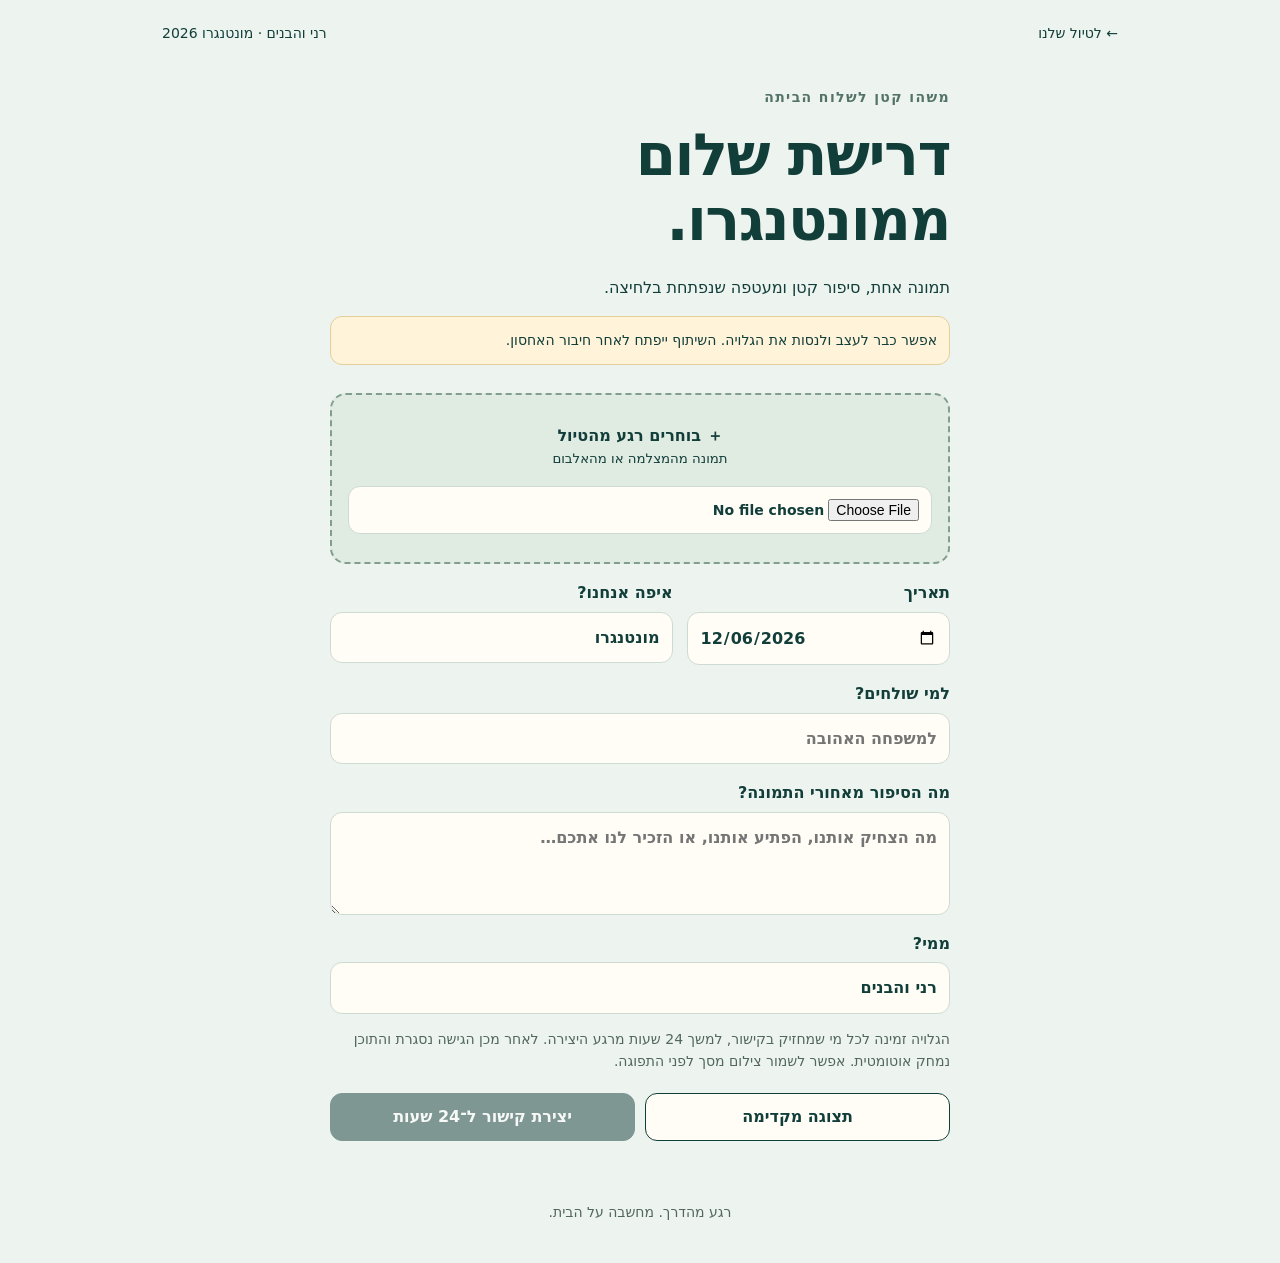
==== postcard.html @ 9ac5bf1d "Add interactive 24-hour postcards with private Supabase backend" ====
<!doctype html>
<html lang="he" dir="rtl">
<head>
<meta charset="utf-8"><meta name="viewport" content="width=device-width,initial-scale=1,viewport-fit=cover">
<meta name="theme-color" content="#0d3b3a"><meta name="referrer" content="no-referrer"><meta name="robots" content="noindex,nofollow,noarchive">
<title>דרישת שלום ממונטנגרו 💌</title>
<meta property="og:title" content="קיבלתם גלויה ממונטנגרו 💌">
<meta property="og:description" content="דרישת שלום קטנה מהטיול שלנו. הגלויה זמינה ל־24 שעות מרגע יצירתה.">
<meta property="og:image" content="https://tomershko.github.io/montenegro-weather/assets/postcard-share.png">
<meta property="og:type" content="website">
<link rel="icon" href="./assets/icon.svg"><link rel="stylesheet" href="./postcard.css">
<script src="./postcard-config.js" defer></script><script src="./postcard.js" defer></script>
</head>
<body>
<header><a href="./">← לטיול שלנו</a><span>רני והבנים · מונטנגרו 2026</span></header>
<main>
<section id="creator">
<p class="eyebrow">משהו קטן לשלוח הביתה</p><h1>דרישת שלום<br>ממונטנגרו.</h1>
<p>תמונה אחת, סיפור קטן ומעטפה שנפתחת בלחיצה.</p>
<p id="setup" class="notice" hidden>אפשר כבר לעצב ולנסות את הגלויה. השיתוף ייפתח לאחר חיבור האחסון.</p>
<form id="createForm">
<label class="photo-picker" for="photo"><span id="photoLabel">＋ בוחרים רגע מהטיול</span><small>תמונה מהמצלמה או מהאלבום</small><input id="photo" type="file" accept="image/*" required></label>
<div class="fields"><label>תאריך<input id="date" type="date" required></label><label>איפה אנחנו?<input id="place" maxlength="80" placeholder="למשל: האגם השחור" required></label></div>
<label>למי שולחים?<input id="recipient" maxlength="80" placeholder="למשפחה האהובה" required></label>
<label>מה הסיפור מאחורי התמונה?<textarea id="message" maxlength="600" rows="3" placeholder="מה הצחיק אותנו, הפתיע אותנו, או הזכיר לנו אתכם…" required></textarea></label>
<label>ממי?<input id="sender" maxlength="80" value="רני והבנים" required></label>
<label id="codeLabel">קוד המשתתפים<input id="code" type="password" autocomplete="off" maxlength="160" placeholder="הקוד שקיבלתם ליצירת גלויות"></label>
<p class="privacy">הגלויה זמינה לכל מי שמחזיק בקישור, למשך 24 שעות מרגע היצירה. לאחר מכן הגישה נסגרת והתוכן נמחק אוטומטית. אפשר לשמור צילום מסך לפני התפוגה.</p>
<div class="actions"><button type="button" id="previewBtn" class="secondary">תצוגה מקדימה</button><button id="publishBtn" type="submit">יצירת קישור ל־24 שעות</button></div>
</form>
</section>
<section id="viewer" hidden aria-label="הגלויה שלכם">
<p id="previewLabel" class="notice" hidden>תצוגה מקדימה בלבד · התמונה עדיין במכשיר שלך</p>
<div id="envelope"><p class="eyebrow">דואר ממונטנגרו</p><div class="mail-icon" aria-hidden="true">💌</div><h1>יש לכם גלויה.</h1><p id="envelopeTo"></p><button id="openBtn">פותחים את המעטפה</button></div>
<div id="card" hidden><div class="postmark">MONTENEGRO <span id="stampDate"></span></div><div id="front"><img id="cardPhoto" alt="תמונה מהטיול במונטנגרו"><div class="caption"><span id="cardPlace"></span><span>דרישת שלום מהדרך</span></div></div><div id="back" hidden><p id="cardTo" class="handwriting"></p><p id="cardMessage"></p><p id="cardSender" class="handwriting"></p></div><button id="flipBtn" class="secondary">להקדשה שבצד השני ↶</button></div>
<p id="remaining" class="remaining"></p><div class="actions"><button id="editBtn" class="secondary" hidden>חזרה לעריכה</button><a id="replyBtn" class="button" href="https://wa.me/?text=%D7%90%D7%99%D7%96%D7%95%20%D7%92%D7%9C%D7%95%D7%99%D7%94%20%D7%99%D7%A4%D7%94!%20%D7%AA%D7%94%D7%A0%D7%95%20%D7%91%D7%98%D7%99%D7%95%D7%9C%20%E2%9D%A4%EF%B8%8F" target="_blank" rel="noopener noreferrer" hidden>תגובה בוואטסאפ</a></div>
<p id="replyHint" class="remaining" hidden>בוואטסאפ בוחרים למי לשלוח את התגובה.</p>
</section>
<section id="published" hidden><h2>הגלויה מוכנה לשליחה 💌</h2><p id="expiryText"></p><div class="actions"><button id="shareBtn">שיתוף</button><a id="whatsappBtn" class="button secondary" target="_blank" rel="noopener noreferrer">וואטסאפ</a><button id="copyBtn" class="secondary">העתקת קישור</button></div><label>הקישור לגלויה<input id="shareUrl" readonly dir="ltr"></label><button id="deleteBtn" class="text-button">מחיקת הגלויה עכשיו</button></section>
<section id="unavailable" hidden><div class="mail-icon" aria-hidden="true">💌</div><h1 id="unavailableTitle">הגלויה הזו כבר פגה.</h1><p id="unavailableText">הגלויות שלנו זמינות ל־24 שעות. ניפגש בדרישת השלום הבאה.</p><button id="retryBtn" hidden>ניסיון נוסף</button><a href="./" class="button secondary">לטיול שלנו</a></section>
<p id="status" role="status" aria-live="polite"></p>
</main><footer>רגע מהדרך. מחשבה על הבית.</footer>
</body></html>
---- postcard.css ----
:root{color-scheme:light;--ink:#123e3a;--paper:#fffdf6;--line:#cedbd3;--muted:#516660}*{box-sizing:border-box}body{margin:0;background:#edf3ee;color:var(--ink);font:16px/1.6 system-ui,-apple-system,sans-serif}header{max-width:1000px;margin:auto;padding:22px;display:flex;justify-content:space-between;gap:20px;font-size:14px}a{color:inherit}header a{text-decoration:none}main{max-width:660px;margin:20px auto;padding:0 20px}h1{font-size:clamp(36px,8vw,58px);line-height:1.12;letter-spacing:-1.5px;margin:12px 0 22px}h2{font-size:24px}.eyebrow{letter-spacing:.1em;font-size:14px;font-weight:700;color:#53736a}form{margin-top:28px}label{display:block;font-weight:650;margin:16px 0 0}input,textarea{display:block;width:100%;font:inherit;color:var(--ink);background:var(--paper);border:1px solid var(--line);border-radius:12px;padding:12px;margin-top:6px}textarea{resize:vertical}.fields{display:grid;grid-template-columns:1fr 1.3fr;gap:14px}.photo-picker{padding:28px 16px;text-align:center;border:2px dashed #819e91;border-radius:16px;cursor:pointer;background:#e0ebe2}.photo-picker small{display:block;font-weight:400}.photo-picker input{margin-top:16px;font-size:14px}button,.button{display:inline-flex;align-items:center;justify-content:center;min-height:48px;border:1px solid var(--ink);border-radius:12px;background:var(--ink);color:white;padding:12px 20px;font:600 16px/1.4 system-ui;text-decoration:none;cursor:pointer;text-align:center}.secondary{background:var(--paper);color:var(--ink)}button:disabled{opacity:.5;cursor:not-allowed}.actions{display:flex;flex-wrap:wrap;gap:10px;margin:20px 0}.actions>*{flex:1}button:focus-visible,a:focus-visible,input:focus-visible,textarea:focus-visible{outline:3px solid #dc8642;outline-offset:4px}.privacy,.remaining{font-size:14px;color:var(--muted)}.notice{background:#fff4d9;border:1px solid #e3ce9a;border-radius:12px;padding:12px;font-size:14px}#viewer,#unavailable{text-align:center}#envelope{background:var(--paper);padding:38px 20px;border:1px solid var(--line);border-radius:6px;box-shadow:0 18px 60px #123e3a14;margin:35px 0}.mail-icon{font-size:76px}#card{background:var(--paper);padding:18px;border:1px solid var(--line);box-shadow:0 18px 60px #123e3a1a;text-align:right;animation:reveal .45s ease-out}.postmark{border:2px solid #9b5139;border-radius:50%;padding:12px 16px;width:max-content;color:#85402b;font-size:12px;font-weight:800;text-align:center;transform:rotate(-8deg);margin:0 0 18px auto;letter-spacing:.1em}.postmark span{display:block;font-size:14px;letter-spacing:0}#cardPhoto{display:block;width:100%;max-height:480px;object-fit:contain;background:#e5ebe4}.caption{display:flex;justify-content:space-between;gap:12px;font-size:14px;margin:14px 0 22px}.caption span:first-child{font-weight:750}#back{min-height:320px;padding:12px 8px;background:repeating-linear-gradient(transparent,transparent 35px,#d7dfd5 36px)}#cardMessage{white-space:pre-wrap;overflow-wrap:anywhere;line-height:36px;font-size:20px}.handwriting{font-size:22px;font-weight:700;overflow-wrap:anywhere}#card button{width:100%}#published{border-top:1px solid var(--line);margin-top:30px;padding-top:16px}.text-button{border:0;background:transparent;color:#923b30;text-decoration:underline;font-size:14px}#status{white-space:pre-wrap;color:#8b3527}footer{text-align:center;color:var(--muted);padding:40px 16px;font-size:14px}[hidden]{display:none!important}@keyframes reveal{from{opacity:0;transform:translateY(18px) rotate(-2deg)}to{opacity:1;transform:none}}@media(prefers-reduced-motion:reduce){*,*::before,*::after{animation:none!important;transition:none!important}}@media(max-width:420px){header{flex-direction:column;gap:4px}.fields{grid-template-columns:1fr}.actions{flex-direction:column}main{margin-top:10px}.caption{flex-direction:column}}
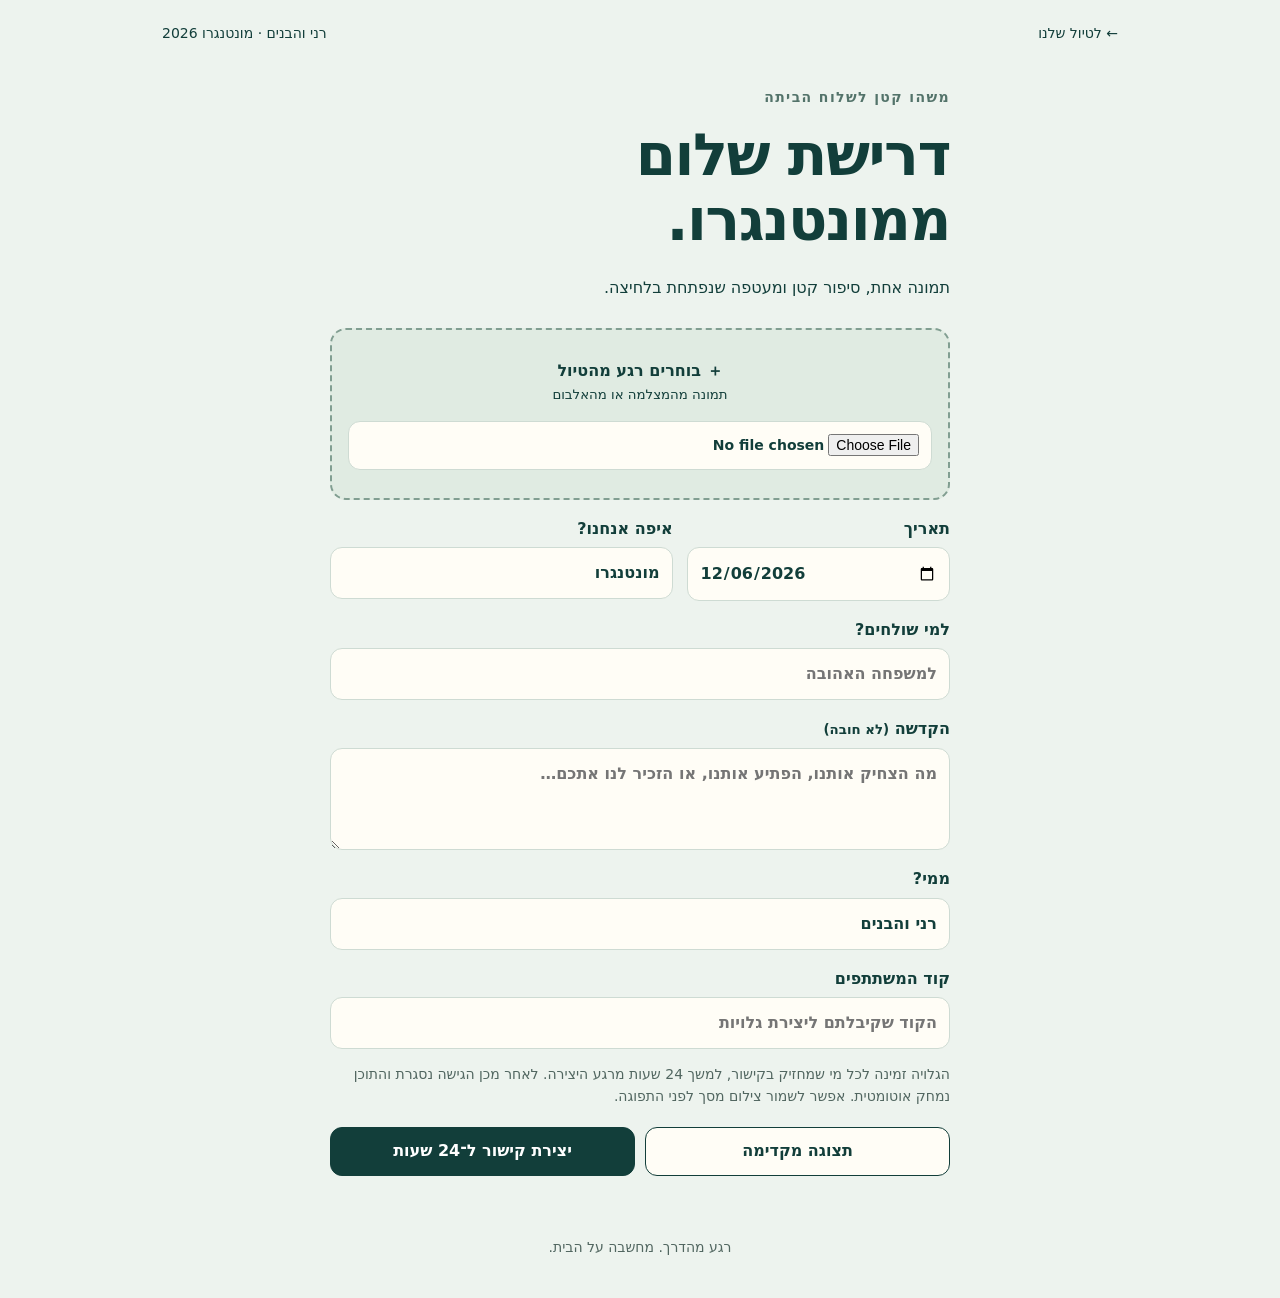
==== commit 8295bf93: "Make postcard message optional" ====
--- a/postcard.html
+++ b/postcard.html
@@ -22,7 +22,7 @@
 <label class="photo-picker" for="photo"><span id="photoLabel">＋ בוחרים רגע מהטיול</span><small>תמונה מהמצלמה או מהאלבום</small><input id="photo" type="file" accept="image/*" required></label>
 <div class="fields"><label>תאריך<input id="date" type="date" required></label><label>איפה אנחנו?<input id="place" maxlength="80" placeholder="למשל: האגם השחור" required></label></div>
 <label>למי שולחים?<input id="recipient" maxlength="80" placeholder="למשפחה האהובה" required></label>
-<label>מה הסיפור מאחורי התמונה?<textarea id="message" maxlength="600" rows="3" placeholder="מה הצחיק אותנו, הפתיע אותנו, או הזכיר לנו אתכם…" required></textarea></label>
+<label>הקדשה <small>(לא חובה)</small><textarea id="message" maxlength="600" rows="3" placeholder="מה הצחיק אותנו, הפתיע אותנו, או הזכיר לנו אתכם…"></textarea></label>
 <label>ממי?<input id="sender" maxlength="80" value="רני והבנים" required></label>
 <label id="codeLabel">קוד המשתתפים<input id="code" type="password" autocomplete="off" maxlength="160" placeholder="הקוד שקיבלתם ליצירת גלויות"></label>
 <p class="privacy">הגלויה זמינה לכל מי שמחזיק בקישור, למשך 24 שעות מרגע היצירה. לאחר מכן הגישה נסגרת והתוכן נמחק אוטומטית. אפשר לשמור צילום מסך לפני התפוגה.</p>
@@ -32,7 +32,7 @@
 <section id="viewer" hidden aria-label="הגלויה שלכם">
 <p id="previewLabel" class="notice" hidden>תצוגה מקדימה בלבד · התמונה עדיין במכשיר שלך</p>
 <div id="envelope"><p class="eyebrow">דואר ממונטנגרו</p><div class="mail-icon" aria-hidden="true">💌</div><h1>יש לכם גלויה.</h1><p id="envelopeTo"></p><button id="openBtn">פותחים את המעטפה</button></div>
-<div id="card" hidden><div class="postmark">MONTENEGRO <span id="stampDate"></span></div><div id="front"><img id="cardPhoto" alt="תמונה מהטיול במונטנגרו"><div class="caption"><span id="cardPlace"></span><span>דרישת שלום מהדרך</span></div></div><div id="back" hidden><p id="cardTo" class="handwriting"></p><p id="cardMessage"></p><p id="cardSender" class="handwriting"></p></div><button id="flipBtn" class="secondary">להקדשה שבצד השני ↶</button></div>
+<div id="card" hidden><div id="front"><img id="cardPhoto" alt="גלויה מעוצבת מהטיול במונטנגרו"></div><div id="back" hidden><p id="cardTo" class="handwriting"></p><p id="cardMessage"></p><p id="cardSender" class="handwriting"></p></div><button id="flipBtn" class="secondary">להקדשה שבצד השני ↶</button></div>
 <p id="remaining" class="remaining"></p><div class="actions"><button id="editBtn" class="secondary" hidden>חזרה לעריכה</button><a id="replyBtn" class="button" href="https://wa.me/?text=%D7%90%D7%99%D7%96%D7%95%20%D7%92%D7%9C%D7%95%D7%99%D7%94%20%D7%99%D7%A4%D7%94!%20%D7%AA%D7%94%D7%A0%D7%95%20%D7%91%D7%98%D7%99%D7%95%D7%9C%20%E2%9D%A4%EF%B8%8F" target="_blank" rel="noopener noreferrer" hidden>תגובה בוואטסאפ</a></div>
 <p id="replyHint" class="remaining" hidden>בוואטסאפ בוחרים למי לשלוח את התגובה.</p>
 </section>
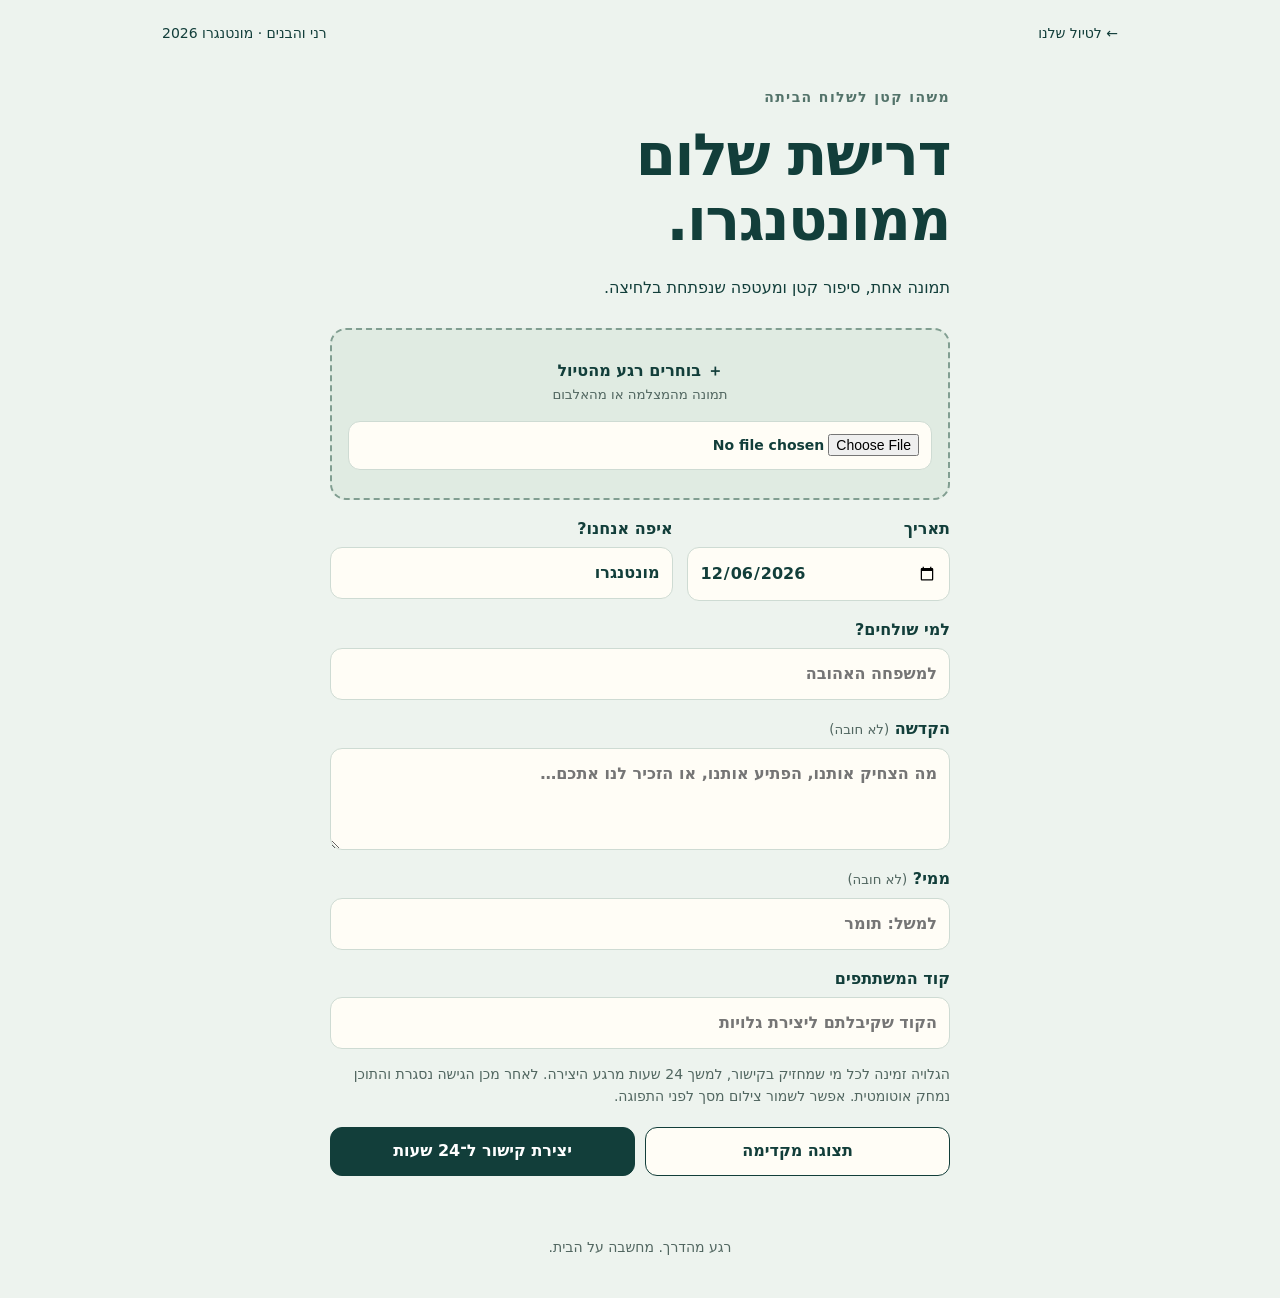
==== commit a9bf0b67: "Make postcard sender optional" ====
--- a/postcard.html
+++ b/postcard.html
@@ -23,7 +23,7 @@
 <div class="fields"><label>תאריך<input id="date" type="date" required></label><label>איפה אנחנו?<input id="place" maxlength="80" placeholder="למשל: האגם השחור" required></label></div>
 <label>למי שולחים?<input id="recipient" maxlength="80" placeholder="למשפחה האהובה" required></label>
 <label>הקדשה <small>(לא חובה)</small><textarea id="message" maxlength="600" rows="3" placeholder="מה הצחיק אותנו, הפתיע אותנו, או הזכיר לנו אתכם…"></textarea></label>
-<label>ממי?<input id="sender" maxlength="80" value="רני והבנים" required></label>
+<label>ממי? <small>(לא חובה)</small><input id="sender" maxlength="80" placeholder="למשל: תומר"></label>
 <label id="codeLabel">קוד המשתתפים<input id="code" type="password" autocomplete="off" maxlength="160" placeholder="הקוד שקיבלתם ליצירת גלויות"></label>
 <p class="privacy">הגלויה זמינה לכל מי שמחזיק בקישור, למשך 24 שעות מרגע היצירה. לאחר מכן הגישה נסגרת והתוכן נמחק אוטומטית. אפשר לשמור צילום מסך לפני התפוגה.</p>
 <div class="actions"><button type="button" id="previewBtn" class="secondary">תצוגה מקדימה</button><button id="publishBtn" type="submit">יצירת קישור ל־24 שעות</button></div>
--- a/postcard.css
+++ b/postcard.css
@@ -1 +1 @@
-:root{color-scheme:light;--ink:#123e3a;--paper:#fffdf6;--line:#cedbd3;--muted:#516660}*{box-sizing:border-box}body{margin:0;background:#edf3ee;color:var(--ink);font:16px/1.6 system-ui,-apple-system,sans-serif}header{max-width:1000px;margin:auto;padding:22px;display:flex;justify-content:space-between;gap:20px;font-size:14px}a{color:inherit}header a{text-decoration:none}main{max-width:660px;margin:20px auto;padding:0 20px}h1{font-size:clamp(36px,8vw,58px);line-height:1.12;letter-spacing:-1.5px;margin:12px 0 22px}h2{font-size:24px}.eyebrow{letter-spacing:.1em;font-size:14px;font-weight:700;color:#53736a}form{margin-top:28px}label{display:block;font-weight:650;margin:16px 0 0}input,textarea{display:block;width:100%;font:inherit;color:var(--ink);background:var(--paper);border:1px solid var(--line);border-radius:12px;padding:12px;margin-top:6px}textarea{resize:vertical}.fields{display:grid;grid-template-columns:1fr 1.3fr;gap:14px}.photo-picker{padding:28px 16px;text-align:center;border:2px dashed #819e91;border-radius:16px;cursor:pointer;background:#e0ebe2}.photo-picker small{display:block;font-weight:400}.photo-picker input{margin-top:16px;font-size:14px}button,.button{display:inline-flex;align-items:center;justify-content:center;min-height:48px;border:1px solid var(--ink);border-radius:12px;background:var(--ink);color:white;padding:12px 20px;font:600 16px/1.4 system-ui;text-decoration:none;cursor:pointer;text-align:center}.secondary{background:var(--paper);color:var(--ink)}button:disabled{opacity:.5;cursor:not-allowed}.actions{display:flex;flex-wrap:wrap;gap:10px;margin:20px 0}.actions>*{flex:1}button:focus-visible,a:focus-visible,input:focus-visible,textarea:focus-visible{outline:3px solid #dc8642;outline-offset:4px}.privacy,.remaining{font-size:14px;color:var(--muted)}.notice{background:#fff4d9;border:1px solid #e3ce9a;border-radius:12px;padding:12px;font-size:14px}#viewer,#unavailable{text-align:center}#envelope{background:var(--paper);padding:38px 20px;border:1px solid var(--line);border-radius:6px;box-shadow:0 18px 60px #123e3a14;margin:35px 0}.mail-icon{font-size:76px}#card{background:var(--paper);padding:18px;border:1px solid var(--line);box-shadow:0 18px 60px #123e3a1a;text-align:right;animation:reveal .45s ease-out}.postmark{border:2px solid #9b5139;border-radius:50%;padding:12px 16px;width:max-content;color:#85402b;font-size:12px;font-weight:800;text-align:center;transform:rotate(-8deg);margin:0 0 18px auto;letter-spacing:.1em}.postmark span{display:block;font-size:14px;letter-spacing:0}#cardPhoto{display:block;width:100%;max-height:480px;object-fit:contain;background:#e5ebe4}.caption{display:flex;justify-content:space-between;gap:12px;font-size:14px;margin:14px 0 22px}.caption span:first-child{font-weight:750}#back{min-height:320px;padding:12px 8px;background:repeating-linear-gradient(transparent,transparent 35px,#d7dfd5 36px)}#cardMessage{white-space:pre-wrap;overflow-wrap:anywhere;line-height:36px;font-size:20px}.handwriting{font-size:22px;font-weight:700;overflow-wrap:anywhere}#card button{width:100%}#published{border-top:1px solid var(--line);margin-top:30px;padding-top:16px}.text-button{border:0;background:transparent;color:#923b30;text-decoration:underline;font-size:14px}#status{white-space:pre-wrap;color:#8b3527}footer{text-align:center;color:var(--muted);padding:40px 16px;font-size:14px}[hidden]{display:none!important}@keyframes reveal{from{opacity:0;transform:translateY(18px) rotate(-2deg)}to{opacity:1;transform:none}}@media(prefers-reduced-motion:reduce){*,*::before,*::after{animation:none!important;transition:none!important}}@media(max-width:420px){header{flex-direction:column;gap:4px}.fields{grid-template-columns:1fr}.actions{flex-direction:column}main{margin-top:10px}.caption{flex-direction:column}}
+:root{color-scheme:light;--ink:#123e3a;--paper:#fffdf6;--line:#cedbd3;--muted:#516660}*{box-sizing:border-box}body{margin:0;background:#edf3ee;color:var(--ink);font:16px/1.6 system-ui,-apple-system,sans-serif}header{max-width:1000px;margin:auto;padding:22px;display:flex;justify-content:space-between;gap:20px;font-size:14px}a{color:inherit}header a{text-decoration:none}main{max-width:660px;margin:20px auto;padding:0 20px}h1{font-size:clamp(36px,8vw,58px);line-height:1.12;letter-spacing:-1.5px;margin:12px 0 22px}h2{font-size:24px}.eyebrow{letter-spacing:.1em;font-size:14px;font-weight:700;color:#53736a}form{margin-top:28px}label{display:block;font-weight:650;margin:16px 0 0}label small{font-weight:450;color:var(--muted)}input,textarea{display:block;width:100%;font:inherit;color:var(--ink);background:var(--paper);border:1px solid var(--line);border-radius:12px;padding:12px;margin-top:6px}textarea{resize:vertical}.fields{display:grid;grid-template-columns:1fr 1.3fr;gap:14px}.photo-picker{padding:28px 16px;text-align:center;border:2px dashed #819e91;border-radius:16px;cursor:pointer;background:#e0ebe2}.photo-picker small{display:block;font-weight:400}.photo-picker input{margin-top:16px;font-size:14px}button,.button{display:inline-flex;align-items:center;justify-content:center;min-height:48px;border:1px solid var(--ink);border-radius:12px;background:var(--ink);color:white;padding:12px 20px;font:600 16px/1.4 system-ui;text-decoration:none;cursor:pointer;text-align:center}.secondary{background:var(--paper);color:var(--ink)}button:disabled{opacity:.5;cursor:not-allowed}.actions{display:flex;flex-wrap:wrap;gap:10px;margin:20px 0}.actions>*{flex:1}button:focus-visible,a:focus-visible,input:focus-visible,textarea:focus-visible{outline:3px solid #dc8642;outline-offset:4px}.privacy,.remaining{font-size:14px;color:var(--muted)}.notice{background:#fff4d9;border:1px solid #e3ce9a;border-radius:12px;padding:12px;font-size:14px}#viewer,#unavailable{text-align:center}#envelope{background:var(--paper);padding:38px 20px;border:1px solid var(--line);border-radius:6px;box-shadow:0 18px 60px #123e3a14;margin:35px 0}.mail-icon{font-size:76px}#card{background:var(--paper);padding:18px;border:1px solid var(--line);box-shadow:0 18px 60px #123e3a1a;text-align:right;animation:reveal .45s ease-out}#cardPhoto{display:block;width:100%;height:auto;object-fit:contain;background:#e5ebe4}#back{min-height:320px;padding:12px 8px;background:repeating-linear-gradient(transparent,transparent 35px,#d7dfd5 36px)}#cardMessage{white-space:pre-wrap;overflow-wrap:anywhere;line-height:36px;font-size:20px}.handwriting{font-size:22px;font-weight:700;overflow-wrap:anywhere}#card button{width:100%}#published{border-top:1px solid var(--line);margin-top:30px;padding-top:16px}.text-button{border:0;background:transparent;color:#923b30;text-decoration:underline;font-size:14px}#status{white-space:pre-wrap;color:#8b3527}footer{text-align:center;color:var(--muted);padding:40px 16px;font-size:14px}[hidden]{display:none!important}@keyframes reveal{from{opacity:0;transform:translateY(18px) rotate(-2deg)}to{opacity:1;transform:none}}@media(prefers-reduced-motion:reduce){*,*::before,*::after{animation:none!important;transition:none!important}}@media(max-width:420px){header{flex-direction:column;gap:4px}.fields{grid-template-columns:1fr}.actions{flex-direction:column}main{margin-top:10px}.caption{flex-direction:column}}
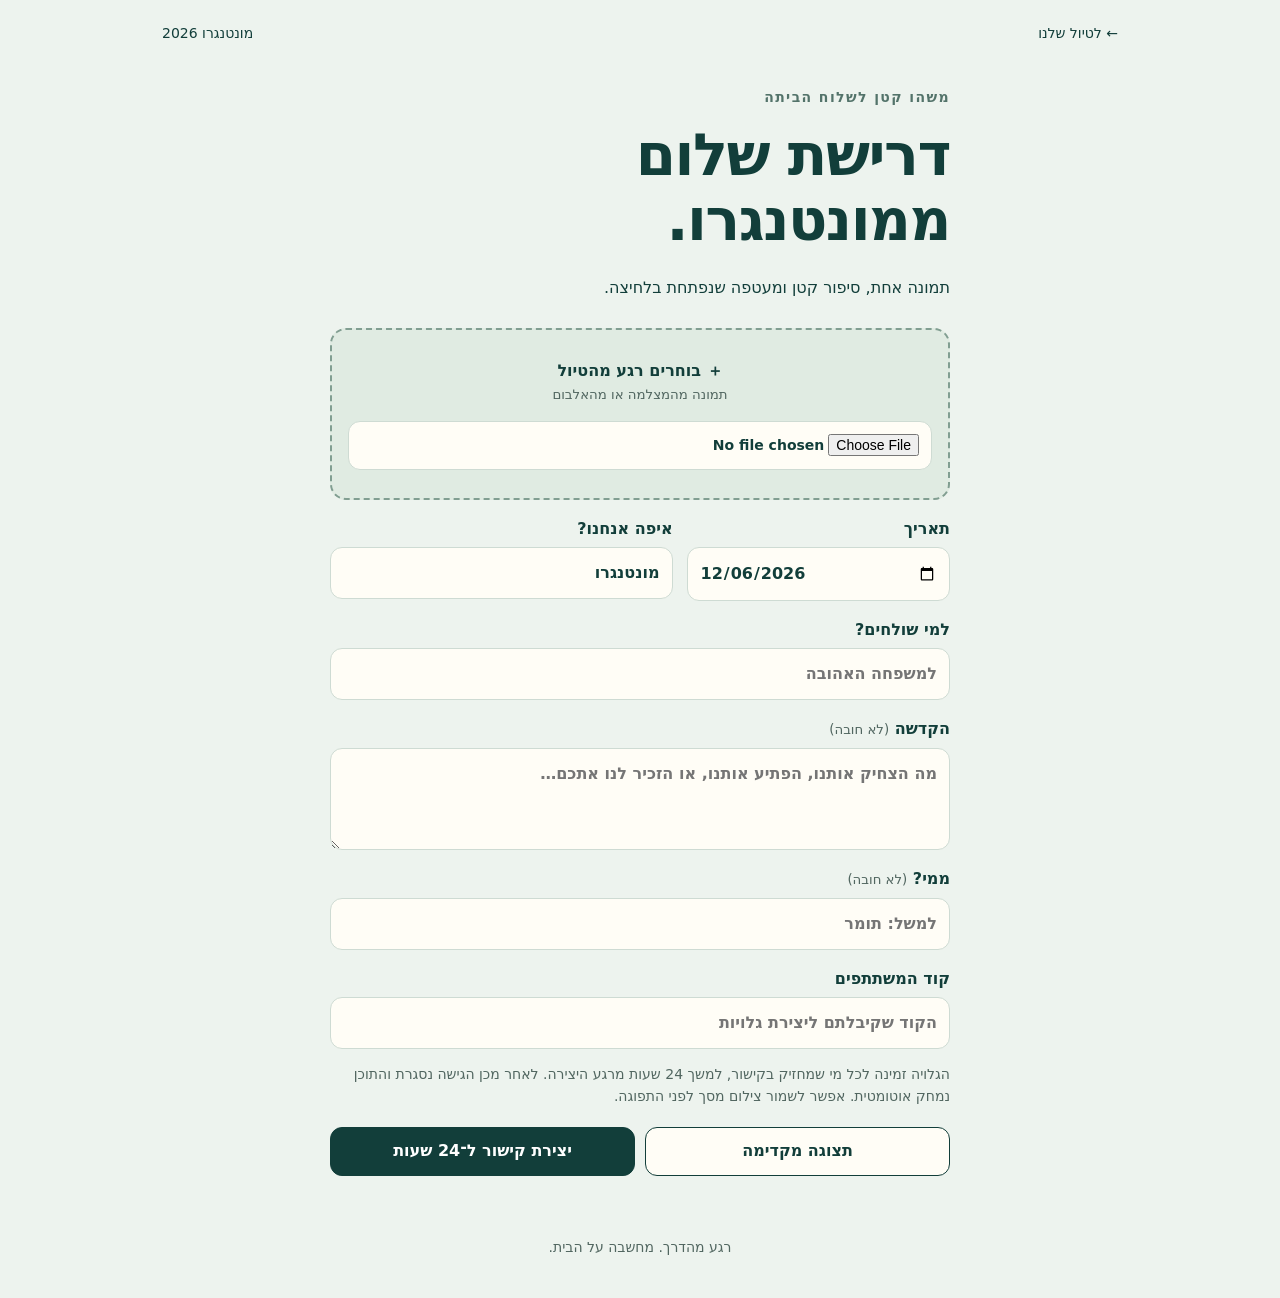
==== commit 55ba46e0: "Bust postcard preview cache and remove fixed sender branding" ====
--- a/postcard.html
+++ b/postcard.html
@@ -2,17 +2,17 @@
 <html lang="he" dir="rtl">
 <head>
 <meta charset="utf-8"><meta name="viewport" content="width=device-width,initial-scale=1,viewport-fit=cover">
-<meta name="theme-color" content="#0d3b3a"><meta name="referrer" content="no-referrer"><meta name="robots" content="noindex,nofollow,noarchive">
+<meta name="theme-color" content="#0d3b3a"><meta name="referrer" content="no-referrer"><meta name="robots" content="noindex,nofollow,noarchive"><meta http-equiv="Cache-Control" content="no-store, no-cache, must-revalidate"><meta http-equiv="Pragma" content="no-cache">
 <title>דרישת שלום ממונטנגרו 💌</title>
 <meta property="og:title" content="קיבלתם גלויה ממונטנגרו 💌">
 <meta property="og:description" content="דרישת שלום קטנה מהטיול שלנו. הגלויה זמינה ל־24 שעות מרגע יצירתה.">
 <meta property="og:image" content="https://tomershko.github.io/montenegro-weather/assets/postcard-share.png">
 <meta property="og:type" content="website">
-<link rel="icon" href="./assets/icon.svg"><link rel="stylesheet" href="./postcard.css">
-<script src="./postcard-config.js" defer></script><script src="./postcard.js" defer></script>
+<link rel="icon" href="./assets/icon.svg"><link rel="stylesheet" href="./postcard.css?v=5">
+<script src="./postcard-config.js?v=5" defer></script><script src="./postcard.js?v=5" defer></script>
 </head>
 <body>
-<header><a href="./">← לטיול שלנו</a><span>רני והבנים · מונטנגרו 2026</span></header>
+<header><a href="./">← לטיול שלנו</a><span>מונטנגרו 2026</span></header>
 <main>
 <section id="creator">
 <p class="eyebrow">משהו קטן לשלוח הביתה</p><h1>דרישת שלום<br>ממונטנגרו.</h1>
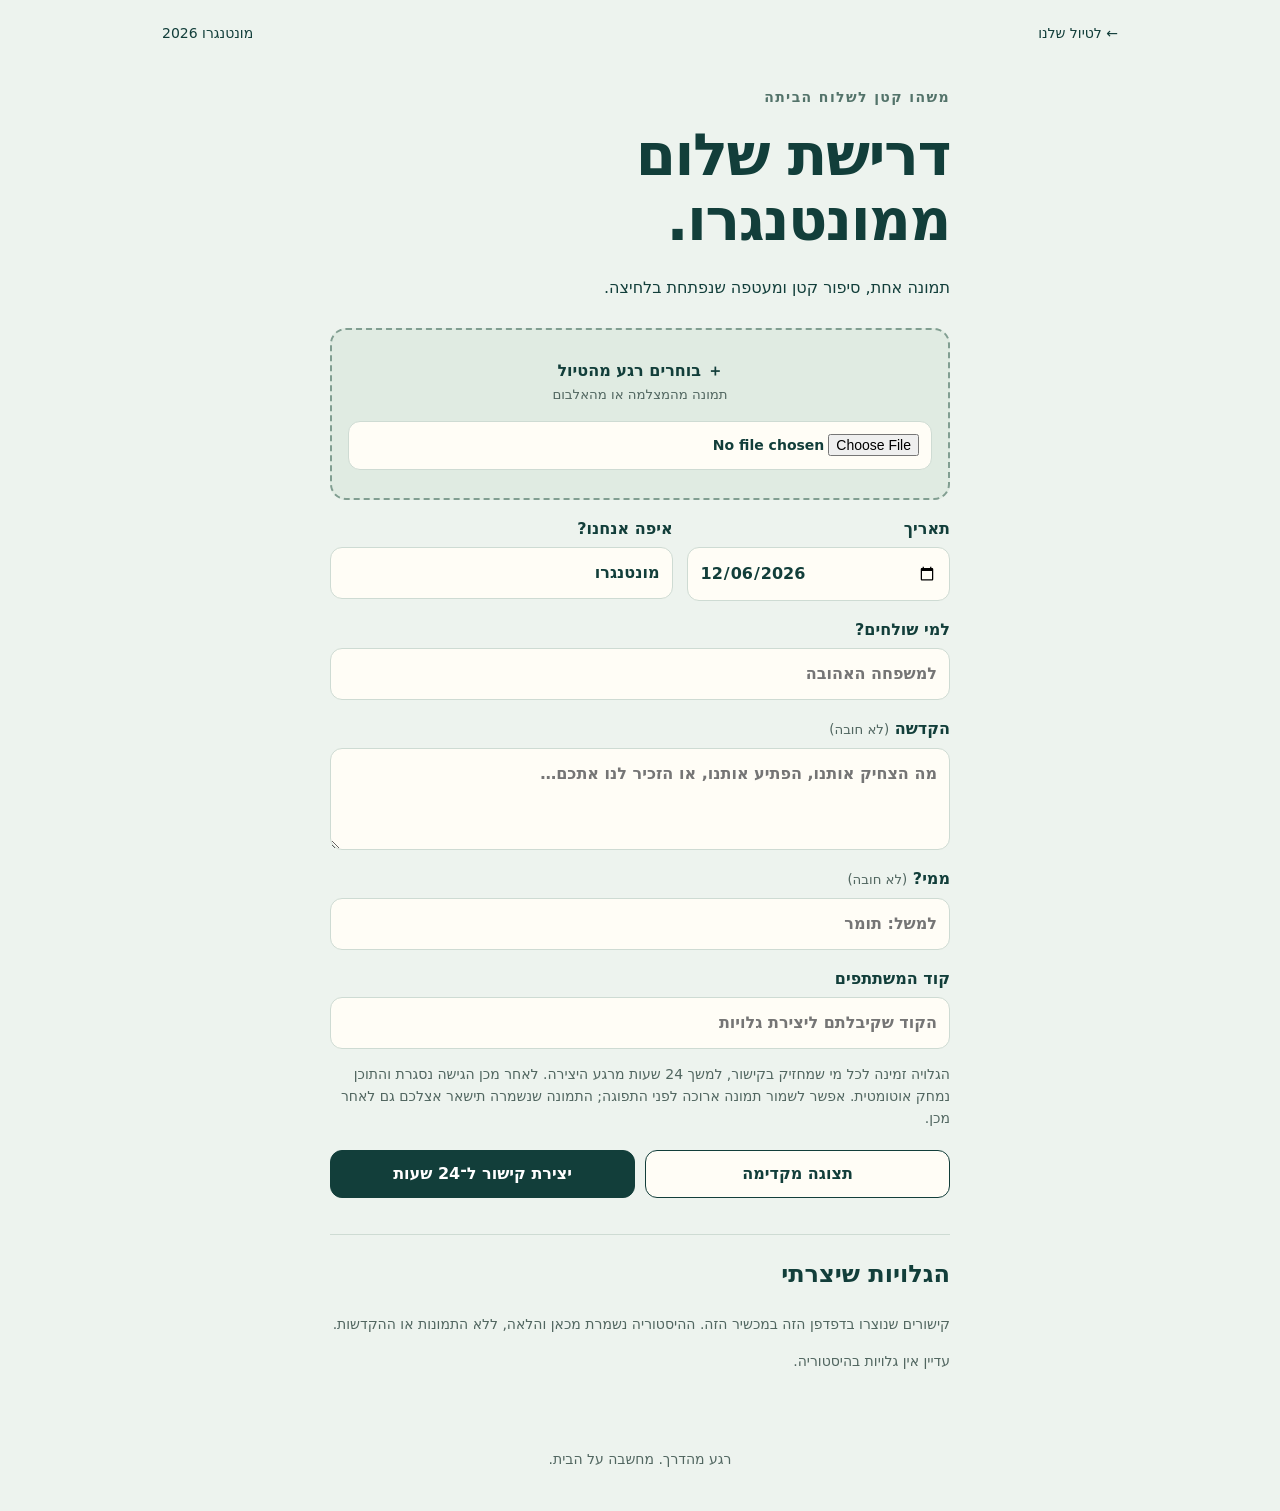
==== commit 0b09afdd: "Add local postcard history and vertical image export" ====
--- a/postcard.html
+++ b/postcard.html
@@ -8,8 +8,8 @@
 <meta property="og:description" content="דרישת שלום קטנה מהטיול שלנו. הגלויה זמינה ל־24 שעות מרגע יצירתה.">
 <meta property="og:image" content="https://tomershko.github.io/montenegro-weather/assets/postcard-share.png">
 <meta property="og:type" content="website">
-<link rel="icon" href="./assets/icon.svg"><link rel="stylesheet" href="./postcard.css?v=5">
-<script src="./postcard-config.js?v=5" defer></script><script src="./postcard.js?v=5" defer></script>
+<link rel="icon" href="./assets/icon.svg"><link rel="stylesheet" href="./postcard.css?v=6">
+<script src="./postcard-config.js?v=6" defer></script><script src="./postcard.js?v=6" defer></script>
 </head>
 <body>
 <header><a href="./">← לטיול שלנו</a><span>מונטנגרו 2026</span></header>
@@ -25,18 +25,19 @@
 <label>הקדשה <small>(לא חובה)</small><textarea id="message" maxlength="600" rows="3" placeholder="מה הצחיק אותנו, הפתיע אותנו, או הזכיר לנו אתכם…"></textarea></label>
 <label>ממי? <small>(לא חובה)</small><input id="sender" maxlength="80" placeholder="למשל: תומר"></label>
 <label id="codeLabel">קוד המשתתפים<input id="code" type="password" autocomplete="off" maxlength="160" placeholder="הקוד שקיבלתם ליצירת גלויות"></label>
-<p class="privacy">הגלויה זמינה לכל מי שמחזיק בקישור, למשך 24 שעות מרגע היצירה. לאחר מכן הגישה נסגרת והתוכן נמחק אוטומטית. אפשר לשמור צילום מסך לפני התפוגה.</p>
+<p class="privacy">הגלויה זמינה לכל מי שמחזיק בקישור, למשך 24 שעות מרגע היצירה. לאחר מכן הגישה נסגרת והתוכן נמחק אוטומטית. אפשר לשמור תמונה ארוכה לפני התפוגה; התמונה שנשמרה תישאר אצלכם גם לאחר מכן.</p>
 <div class="actions"><button type="button" id="previewBtn" class="secondary">תצוגה מקדימה</button><button id="publishBtn" type="submit">יצירת קישור ל־24 שעות</button></div>
 </form>
 </section>
+<section id="history"><h2>הגלויות שיצרתי</h2><p class="privacy">קישורים שנוצרו בדפדפן הזה במכשיר הזה. ההיסטוריה נשמרת מכאן והלאה, ללא התמונות או ההקדשות.</p><p id="historyNotice" class="privacy"></p><ul id="historyList"></ul></section>
 <section id="viewer" hidden aria-label="הגלויה שלכם">
 <p id="previewLabel" class="notice" hidden>תצוגה מקדימה בלבד · התמונה עדיין במכשיר שלך</p>
 <div id="envelope"><p class="eyebrow">דואר ממונטנגרו</p><div class="mail-icon" aria-hidden="true">💌</div><h1>יש לכם גלויה.</h1><p id="envelopeTo"></p><button id="openBtn">פותחים את המעטפה</button></div>
-<div id="card" hidden><div id="front"><img id="cardPhoto" alt="גלויה מעוצבת מהטיול במונטנגרו"></div><div id="back" hidden><p id="cardTo" class="handwriting"></p><p id="cardMessage"></p><p id="cardSender" class="handwriting"></p></div><button id="flipBtn" class="secondary">להקדשה שבצד השני ↶</button></div>
-<p id="remaining" class="remaining"></p><div class="actions"><button id="editBtn" class="secondary" hidden>חזרה לעריכה</button><a id="replyBtn" class="button" href="https://wa.me/?text=%D7%90%D7%99%D7%96%D7%95%20%D7%92%D7%9C%D7%95%D7%99%D7%94%20%D7%99%D7%A4%D7%94!%20%D7%AA%D7%94%D7%A0%D7%95%20%D7%91%D7%98%D7%99%D7%95%D7%9C%20%E2%9D%A4%EF%B8%8F" target="_blank" rel="noopener noreferrer" hidden>תגובה בוואטסאפ</a></div>
+<div id="card" hidden><div id="front"><img id="cardPhoto" alt="גלויה מעוצבת מהטיול במונטנגרו"></div><div id="back" hidden><p id="cardTo" class="handwriting"></p><p id="cardMessage"></p><p id="cardSender" class="handwriting"></p></div><button id="exportBtn" class="secondary" disabled>שמירת תמונה ארוכה</button><button id="flipBtn" class="secondary">להקדשה שבצד השני ↶</button></div>
+<a href="./postcard.html#history" class="history-link">לגלויות שיצרתי / יצירת גלויה חדשה</a><p id="remaining" class="remaining"></p><div class="actions"><button id="editBtn" class="secondary" hidden>חזרה לעריכה</button><a id="replyBtn" class="button" href="https://wa.me/?text=%D7%90%D7%99%D7%96%D7%95%20%D7%92%D7%9C%D7%95%D7%99%D7%94%20%D7%99%D7%A4%D7%94!%20%D7%AA%D7%94%D7%A0%D7%95%20%D7%91%D7%98%D7%99%D7%95%D7%9C%20%E2%9D%A4%EF%B8%8F" target="_blank" rel="noopener noreferrer" hidden>תגובה בוואטסאפ</a></div>
 <p id="replyHint" class="remaining" hidden>בוואטסאפ בוחרים למי לשלוח את התגובה.</p>
 </section>
-<section id="published" hidden><h2>הגלויה מוכנה לשליחה 💌</h2><p id="expiryText"></p><div class="actions"><button id="shareBtn">שיתוף</button><a id="whatsappBtn" class="button secondary" target="_blank" rel="noopener noreferrer">וואטסאפ</a><button id="copyBtn" class="secondary">העתקת קישור</button></div><label>הקישור לגלויה<input id="shareUrl" readonly dir="ltr"></label><button id="deleteBtn" class="text-button">מחיקת הגלויה עכשיו</button></section>
+<section id="published" hidden><h2>הגלויה מוכנה לשליחה 💌</h2><p id="expiryText"></p><div class="actions"><a id="publishedOpen" class="button secondary">פתיחה ושמירה כתמונה</a><button id="shareBtn">שיתוף</button><a id="whatsappBtn" class="button secondary" target="_blank" rel="noopener noreferrer">וואטסאפ</a><button id="copyBtn" class="secondary">העתקת קישור</button></div><label>הקישור לגלויה<input id="shareUrl" readonly dir="ltr"></label><button id="deleteBtn" class="text-button">מחיקת הגלויה עכשיו</button></section>
 <section id="unavailable" hidden><div class="mail-icon" aria-hidden="true">💌</div><h1 id="unavailableTitle">הגלויה הזו כבר פגה.</h1><p id="unavailableText">הגלויות שלנו זמינות ל־24 שעות. ניפגש בדרישת השלום הבאה.</p><button id="retryBtn" hidden>ניסיון נוסף</button><a href="./" class="button secondary">לטיול שלנו</a></section>
 <p id="status" role="status" aria-live="polite"></p>
 </main><footer>רגע מהדרך. מחשבה על הבית.</footer>
--- a/postcard.css
+++ b/postcard.css
@@ -1 +1,3 @@
-:root{color-scheme:light;--ink:#123e3a;--paper:#fffdf6;--line:#cedbd3;--muted:#516660}*{box-sizing:border-box}body{margin:0;background:#edf3ee;color:var(--ink);font:16px/1.6 system-ui,-apple-system,sans-serif}header{max-width:1000px;margin:auto;padding:22px;display:flex;justify-content:space-between;gap:20px;font-size:14px}a{color:inherit}header a{text-decoration:none}main{max-width:660px;margin:20px auto;padding:0 20px}h1{font-size:clamp(36px,8vw,58px);line-height:1.12;letter-spacing:-1.5px;margin:12px 0 22px}h2{font-size:24px}.eyebrow{letter-spacing:.1em;font-size:14px;font-weight:700;color:#53736a}form{margin-top:28px}label{display:block;font-weight:650;margin:16px 0 0}label small{font-weight:450;color:var(--muted)}input,textarea{display:block;width:100%;font:inherit;color:var(--ink);background:var(--paper);border:1px solid var(--line);border-radius:12px;padding:12px;margin-top:6px}textarea{resize:vertical}.fields{display:grid;grid-template-columns:1fr 1.3fr;gap:14px}.photo-picker{padding:28px 16px;text-align:center;border:2px dashed #819e91;border-radius:16px;cursor:pointer;background:#e0ebe2}.photo-picker small{display:block;font-weight:400}.photo-picker input{margin-top:16px;font-size:14px}button,.button{display:inline-flex;align-items:center;justify-content:center;min-height:48px;border:1px solid var(--ink);border-radius:12px;background:var(--ink);color:white;padding:12px 20px;font:600 16px/1.4 system-ui;text-decoration:none;cursor:pointer;text-align:center}.secondary{background:var(--paper);color:var(--ink)}button:disabled{opacity:.5;cursor:not-allowed}.actions{display:flex;flex-wrap:wrap;gap:10px;margin:20px 0}.actions>*{flex:1}button:focus-visible,a:focus-visible,input:focus-visible,textarea:focus-visible{outline:3px solid #dc8642;outline-offset:4px}.privacy,.remaining{font-size:14px;color:var(--muted)}.notice{background:#fff4d9;border:1px solid #e3ce9a;border-radius:12px;padding:12px;font-size:14px}#viewer,#unavailable{text-align:center}#envelope{background:var(--paper);padding:38px 20px;border:1px solid var(--line);border-radius:6px;box-shadow:0 18px 60px #123e3a14;margin:35px 0}.mail-icon{font-size:76px}#card{background:var(--paper);padding:18px;border:1px solid var(--line);box-shadow:0 18px 60px #123e3a1a;text-align:right;animation:reveal .45s ease-out}#cardPhoto{display:block;width:100%;height:auto;object-fit:contain;background:#e5ebe4}#back{min-height:320px;padding:12px 8px;background:repeating-linear-gradient(transparent,transparent 35px,#d7dfd5 36px)}#cardMessage{white-space:pre-wrap;overflow-wrap:anywhere;line-height:36px;font-size:20px}.handwriting{font-size:22px;font-weight:700;overflow-wrap:anywhere}#card button{width:100%}#published{border-top:1px solid var(--line);margin-top:30px;padding-top:16px}.text-button{border:0;background:transparent;color:#923b30;text-decoration:underline;font-size:14px}#status{white-space:pre-wrap;color:#8b3527}footer{text-align:center;color:var(--muted);padding:40px 16px;font-size:14px}[hidden]{display:none!important}@keyframes reveal{from{opacity:0;transform:translateY(18px) rotate(-2deg)}to{opacity:1;transform:none}}@media(prefers-reduced-motion:reduce){*,*::before,*::after{animation:none!important;transition:none!important}}@media(max-width:420px){header{flex-direction:column;gap:4px}.fields{grid-template-columns:1fr}.actions{flex-direction:column}main{margin-top:10px}.caption{flex-direction:column}}
+:root{color-scheme:light;--ink:#123e3a;--paper:#fffdf6;--line:#cedbd3;--muted:#516660}*{box-sizing:border-box}body{margin:0;background:#edf3ee;color:var(--ink);font:16px/1.6 system-ui,-apple-system,sans-serif}header{max-width:1000px;margin:auto;padding:22px;display:flex;justify-content:space-between;gap:20px;font-size:14px}a{color:inherit}header a{text-decoration:none}main{max-width:660px;margin:20px auto;padding:0 20px}h1{font-size:clamp(36px,8vw,58px);line-height:1.12;letter-spacing:-1.5px;margin:12px 0 22px}h2{font-size:24px}.eyebrow{letter-spacing:.1em;font-size:14px;font-weight:700;color:#53736a}form{margin-top:28px}label{display:block;font-weight:650;margin:16px 0 0}label small{font-weight:450;color:var(--muted)}input,textarea{display:block;width:100%;font:inherit;color:var(--ink);background:var(--paper);border:1px solid var(--line);border-radius:12px;padding:12px;margin-top:6px}textarea{resize:vertical}.fields{display:grid;grid-template-columns:1fr 1.3fr;gap:14px}.photo-picker{padding:28px 16px;text-align:center;border:2px dashed #819e91;border-radius:16px;cursor:pointer;background:#e0ebe2}.photo-picker small{display:block;font-weight:400}.photo-picker input{margin-top:16px;font-size:14px}button,.button{display:inline-flex;align-items:center;justify-content:center;min-height:48px;border:1px solid var(--ink);border-radius:12px;background:var(--ink);color:white;padding:12px 20px;font:600 16px/1.4 system-ui;text-decoration:none;cursor:pointer;text-align:center}.secondary{background:var(--paper);color:var(--ink)}button:disabled{opacity:.5;cursor:not-allowed}.actions{display:flex;flex-wrap:wrap;gap:10px;margin:20px 0}.actions>*{flex:1}button:focus-visible,a:focus-visible,input:focus-visible,textarea:focus-visible{outline:3px solid #dc8642;outline-offset:4px}.privacy,.remaining{font-size:14px;color:var(--muted)}.notice{background:#fff4d9;border:1px solid #e3ce9a;border-radius:12px;padding:12px;font-size:14px}#viewer,#unavailable{text-align:center}#envelope{background:var(--paper);padding:38px 20px;border:1px solid var(--line);border-radius:6px;box-shadow:0 18px 60px #123e3a14;margin:35px 0}.mail-icon{font-size:76px}#card{background:var(--paper);padding:18px;border:1px solid var(--line);box-shadow:0 18px 60px #123e3a1a;text-align:right;animation:reveal .45s ease-out}#cardPhoto{display:block;width:100%;height:auto;object-fit:contain;background:#e5ebe4}#back{min-height:320px;padding:12px 8px}#cardMessage{white-space:pre-wrap;overflow-wrap:anywhere;line-height:36px;font-size:20px}.handwriting{font-size:22px;font-weight:700;overflow-wrap:anywhere}#card button{width:100%}#published{border-top:1px solid var(--line);margin-top:30px;padding-top:16px}.text-button{border:0;background:transparent;color:#923b30;text-decoration:underline;font-size:14px}#status{white-space:pre-wrap;color:#8b3527}footer{text-align:center;color:var(--muted);padding:40px 16px;font-size:14px}[hidden]{display:none!important}@keyframes reveal{from{opacity:0;transform:translateY(18px) rotate(-2deg)}to{opacity:1;transform:none}}@media(prefers-reduced-motion:reduce){*,*::before,*::after{animation:none!important;transition:none!important}}@media(max-width:420px){header{flex-direction:column;gap:4px}.fields{grid-template-columns:1fr}.actions{flex-direction:column}main{margin-top:10px}.caption{flex-direction:column}}
+
+#history{margin:36px 0;border-top:1px solid var(--line)}#historyList{list-style:none;padding:0}#historyList li{background:var(--paper);border:1px solid var(--line);border-radius:12px;padding:16px;margin:12px 0;overflow-wrap:anywhere}#historyList p{margin:4px 0}#historyList .button{margin-top:10px}#exportBtn{margin:14px 0 8px}.history-link{display:inline-block;margin-top:20px}
